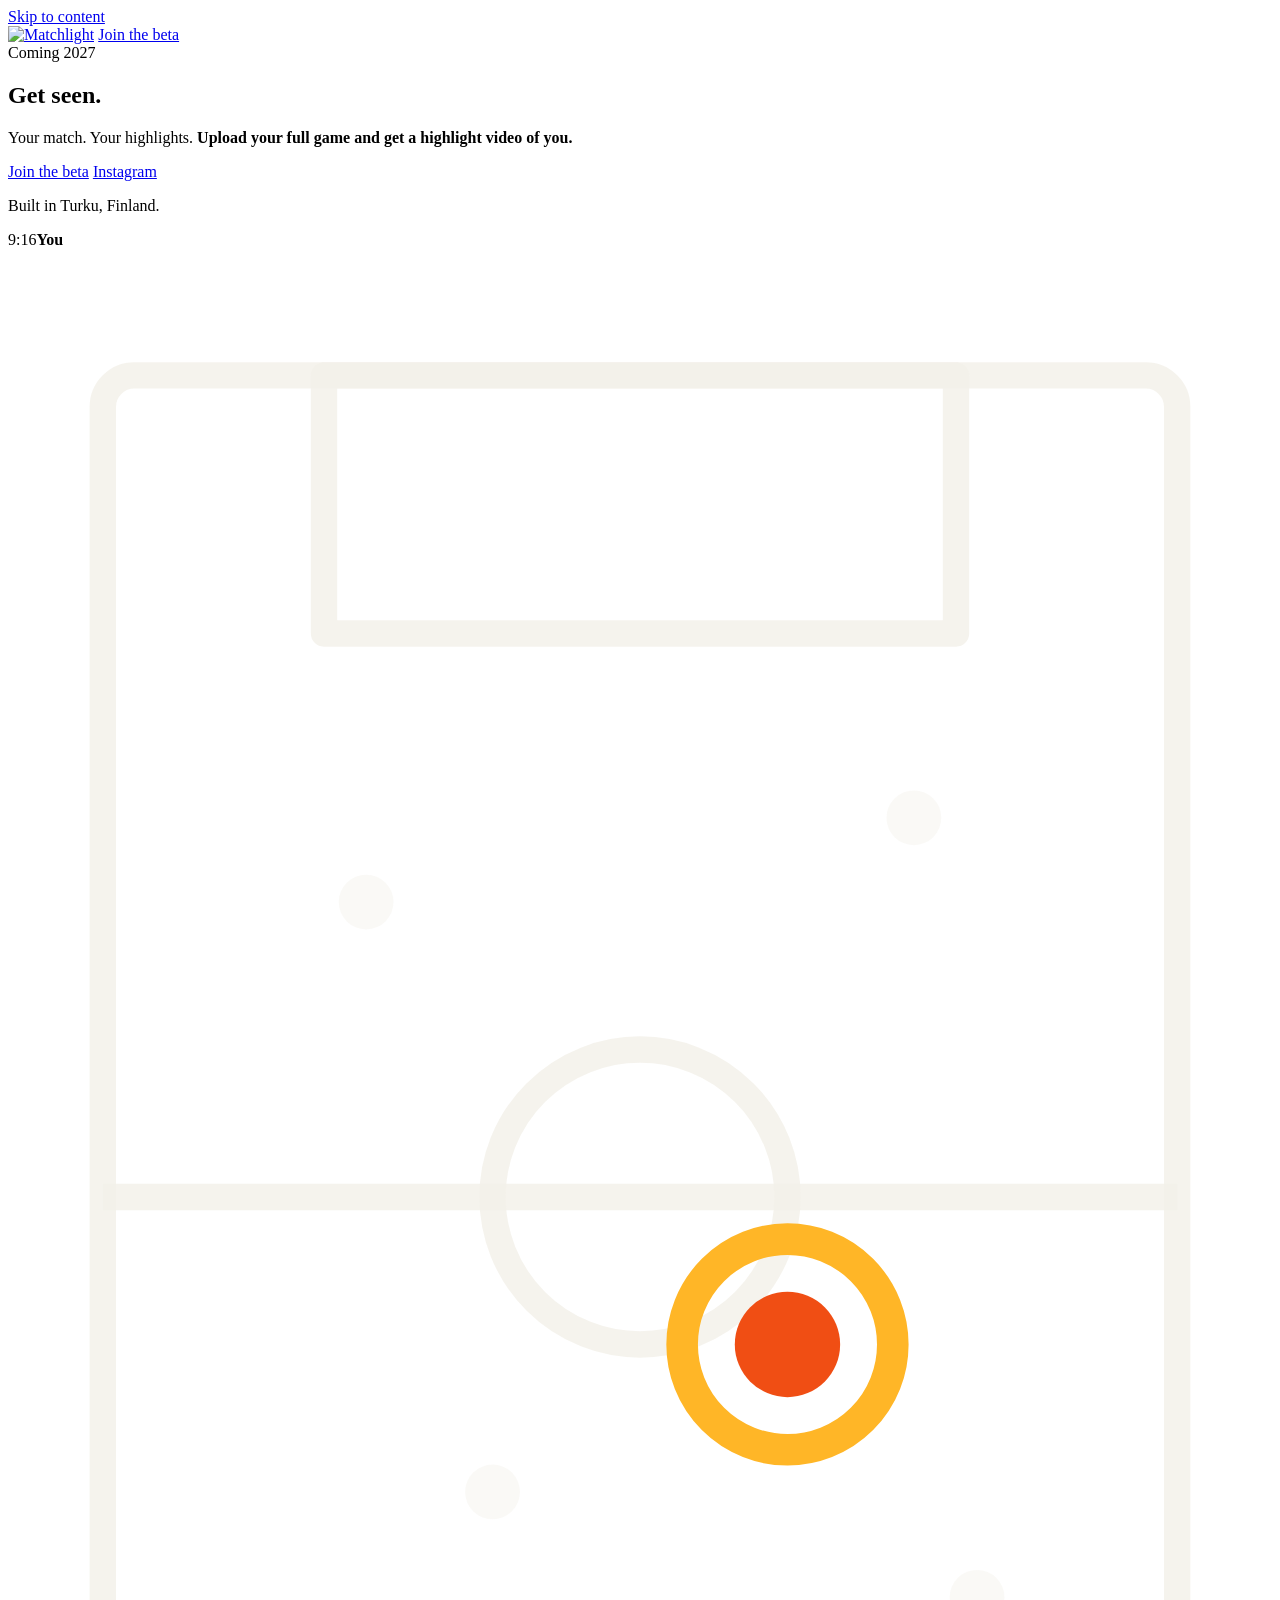
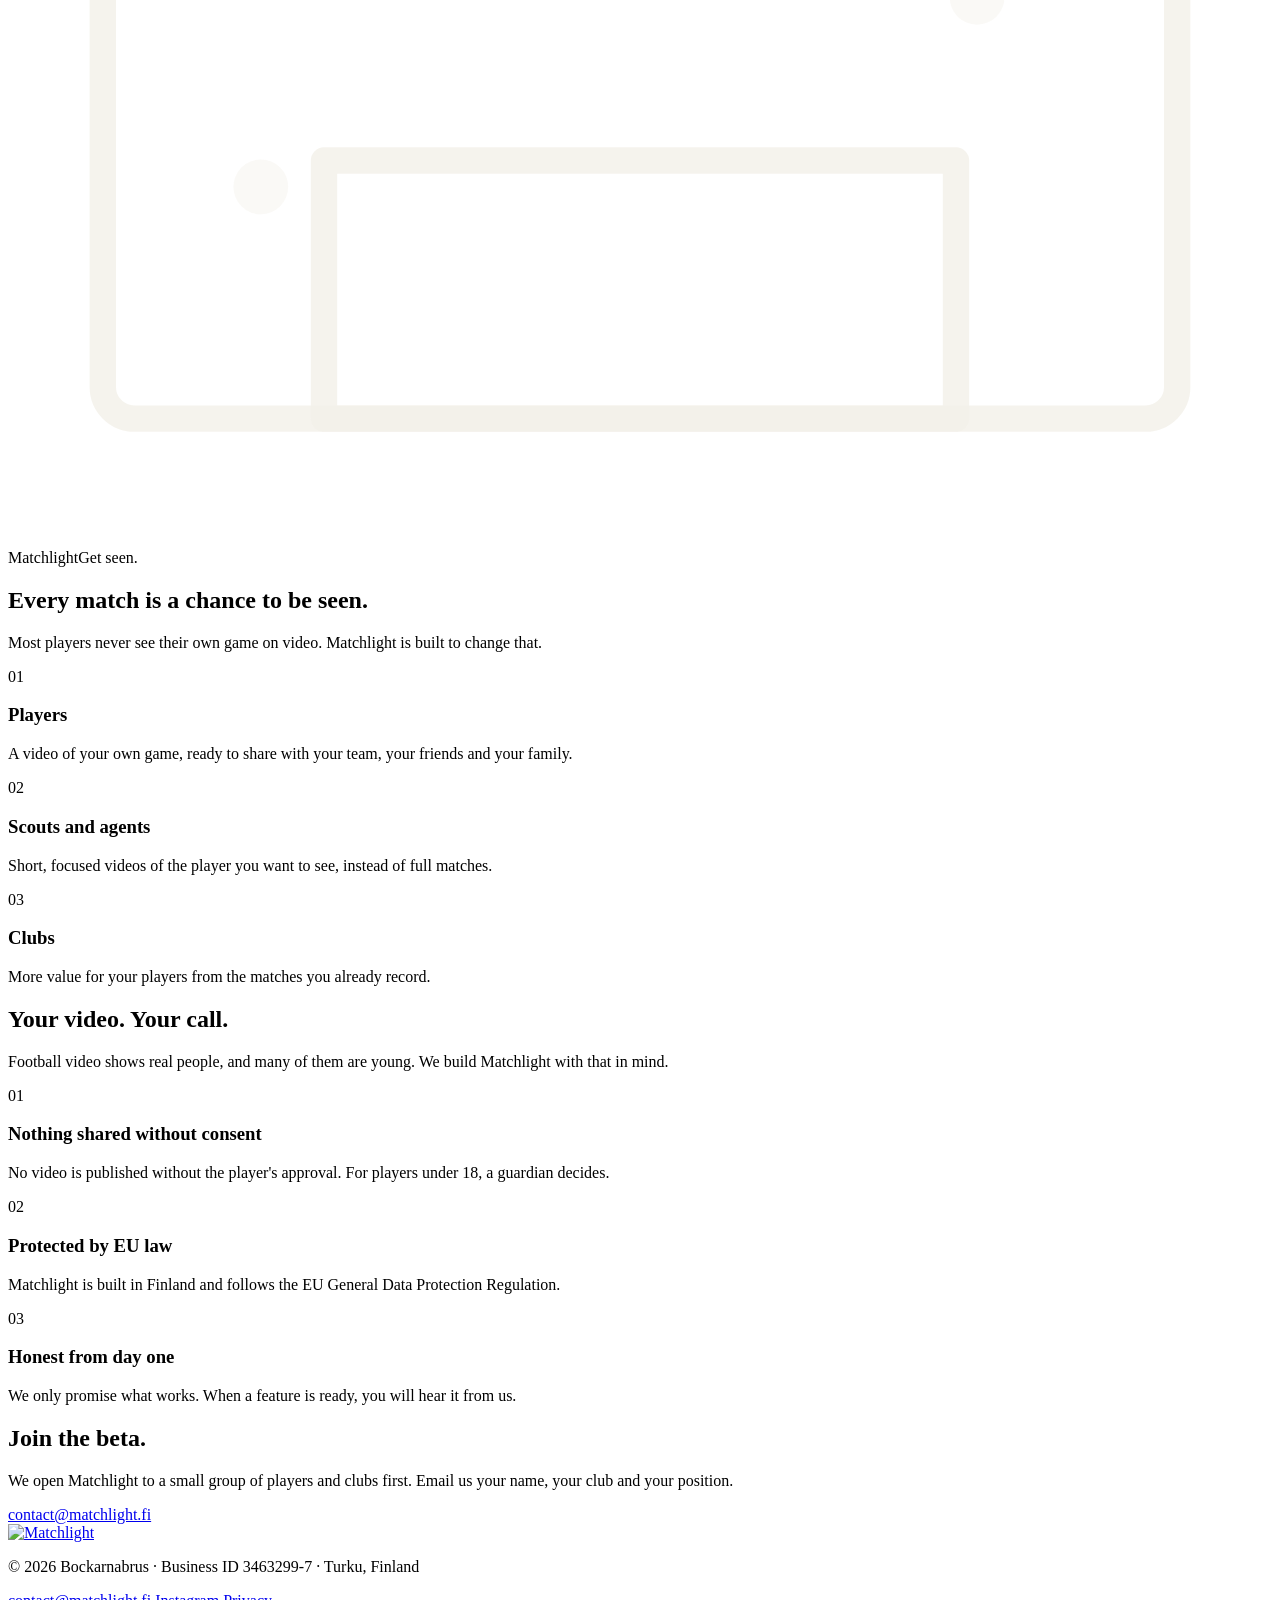
==== index.html @ f1159dd2 "Add files via upload" ====
<!DOCTYPE html>
<html lang="en">
<head>
  <meta charset="utf-8">
  <meta name="viewport" content="width=device-width, initial-scale=1">
  <title>Matchlight · Get seen.</title>
  <meta name="description" content="Your match. Your highlights. Upload your full game and get a highlight video of you. Coming 2027.">
  <meta name="theme-color" content="#121417">
  <link rel="canonical" href="https://matchlight.fi/">
  <link rel="icon" href="/favicon.svg" type="image/svg+xml">
  <link rel="apple-touch-icon" href="/assets/brand/apple-touch-icon.png">
  <link rel="preload" href="/assets/fonts/inter-tight-latin-wght-normal.woff2" as="font" type="font/woff2" crossorigin>
  <link rel="stylesheet" href="/assets/site.css">
  <meta property="og:type" content="website">
  <meta property="og:site_name" content="Matchlight">
  <meta property="og:title" content="Matchlight · Get seen.">
  <meta property="og:description" content="Your match. Your highlights. Coming 2027.">
  <meta property="og:url" content="https://matchlight.fi/">
  <meta property="og:image" content="https://matchlight.fi/assets/brand/og-image.png">
  <meta property="og:image:width" content="1200">
  <meta property="og:image:height" content="630">
  <meta name="twitter:card" content="summary_large_image">
</head>
<body>
  <a class="skip" href="#main">Skip to content</a>

  <header class="site-header">
    <div class="wrap">
      <a class="logo" href="/"><img src="/assets/brand/matchlight-logo-horizontal.svg" alt="Matchlight" width="217" height="30"></a>
      <a class="btn btn-small" href="mailto:contact@matchlight.fi?subject=Matchlight%20beta">Join the beta</a>
    </div>
  </header>

  <main id="main">
    <section class="hero" aria-labelledby="hero-title">
      <div class="wrap">
        <div>
          <span class="eyebrow">Coming 2027</span>
          <h1 id="hero-title">Get seen<span class="stop">.</span></h1>
          <p class="lead">Your match. Your highlights. <strong>Upload your full game and get a highlight video of you.</strong></p>
          <div class="actions">
            <a class="btn" href="mailto:contact@matchlight.fi?subject=Matchlight%20beta">Join the beta</a>
            <a class="btn btn-line" href="https://www.instagram.com/matchlightapp/" rel="noopener">Instagram</a>
          </div>
          <p class="note">Built in Turku, Finland.</p>
        </div>

        <div class="frame" aria-hidden="true">
          <div class="frame-meta"><span>9:16</span><b>You</b></div>
          <svg viewBox="0 0 120 180">
            <g fill="none" stroke="#F4F1EA" stroke-opacity="0.85" stroke-width="2.5" stroke-linejoin="round">
              <rect x="9" y="12" width="102" height="156" rx="3"/>
              <rect x="30" y="12" width="60" height="24.5"/>
              <rect x="30" y="143.5" width="60" height="24.5"/>
              <path d="M9,90 H111"/>
              <circle cx="60" cy="90" r="14"/>
            </g>
            <g fill="#F4F1EA" fill-opacity="0.45">
              <circle cx="34" cy="62" r="2.6"/>
              <circle cx="86" cy="54" r="2.6"/>
              <circle cx="46" cy="118" r="2.6"/>
              <circle cx="92" cy="128" r="2.6"/>
              <circle cx="24" cy="146" r="2.6"/>
            </g>
            <circle class="ring" cx="74" cy="104" r="10" fill="none" stroke="#FFB627" stroke-width="3"/>
            <circle cx="74" cy="104" r="5" fill="#F04E14"/>
          </svg>
          <div class="frame-meta"><span>Matchlight</span><span>Get seen.</span></div>
        </div>
      </div>
    </section>

    <section aria-labelledby="who-title">
      <div class="wrap">
        <div class="section-head">
          <h2 id="who-title">Every match is a chance to be seen.</h2>
          <p>Most players never see their own game on video. Matchlight is built to change that.</p>
        </div>
        <div class="grid-3">
          <article>
            <span class="num">01</span>
            <h3>Players</h3>
            <p>A video of your own game, ready to share with your team, your friends and your family.</p>
          </article>
          <article>
            <span class="num">02</span>
            <h3>Scouts and agents</h3>
            <p>Short, focused videos of the player you want to see, instead of full matches.</p>
          </article>
          <article>
            <span class="num">03</span>
            <h3>Clubs</h3>
            <p>More value for your players from the matches you already record.</p>
          </article>
        </div>
      </div>
    </section>

    <section aria-labelledby="trust-title">
      <div class="wrap">
        <div class="section-head">
          <h2 id="trust-title">Your video. Your call.</h2>
          <p>Football video shows real people, and many of them are young. We build Matchlight with that in mind.</p>
        </div>
        <div class="grid-3">
          <article>
            <span class="num">01</span>
            <h3>Nothing shared without consent</h3>
            <p>No video is published without the player's approval. For players under 18, a guardian decides.</p>
          </article>
          <article>
            <span class="num">02</span>
            <h3>Protected by EU law</h3>
            <p>Matchlight is built in Finland and follows the EU General Data Protection Regulation.</p>
          </article>
          <article>
            <span class="num">03</span>
            <h3>Honest from day one</h3>
            <p>We only promise what works. When a feature is ready, you will hear it from us.</p>
          </article>
        </div>
      </div>
    </section>

    <section class="cta" aria-labelledby="cta-title">
      <div class="wrap">
        <div>
          <h2 id="cta-title">Join the beta<span class="stop">.</span></h2>
          <p>We open Matchlight to a small group of players and clubs first. Email us your name, your club and your position.</p>
        </div>
        <a class="btn" href="mailto:contact@matchlight.fi?subject=Matchlight%20beta">contact@matchlight.fi</a>
      </div>
    </section>
  </main>

  <footer class="site-footer">
    <div class="wrap">
      <div>
        <a class="logo" href="/"><img src="/assets/brand/matchlight-logo-horizontal.svg" alt="Matchlight" width="159" height="22"></a>
        <p>© 2026 Bockarnabrus · Business ID 3463299-7 · Turku, Finland</p>
      </div>
      <nav class="footer-links" aria-label="Footer">
        <a href="mailto:contact@matchlight.fi">contact@matchlight.fi</a>
        <a href="https://www.instagram.com/matchlightapp/" rel="noopener">Instagram</a>
        <a href="/privacy.html">Privacy</a>
      </nav>
    </div>
  </footer>
</body>
</html>
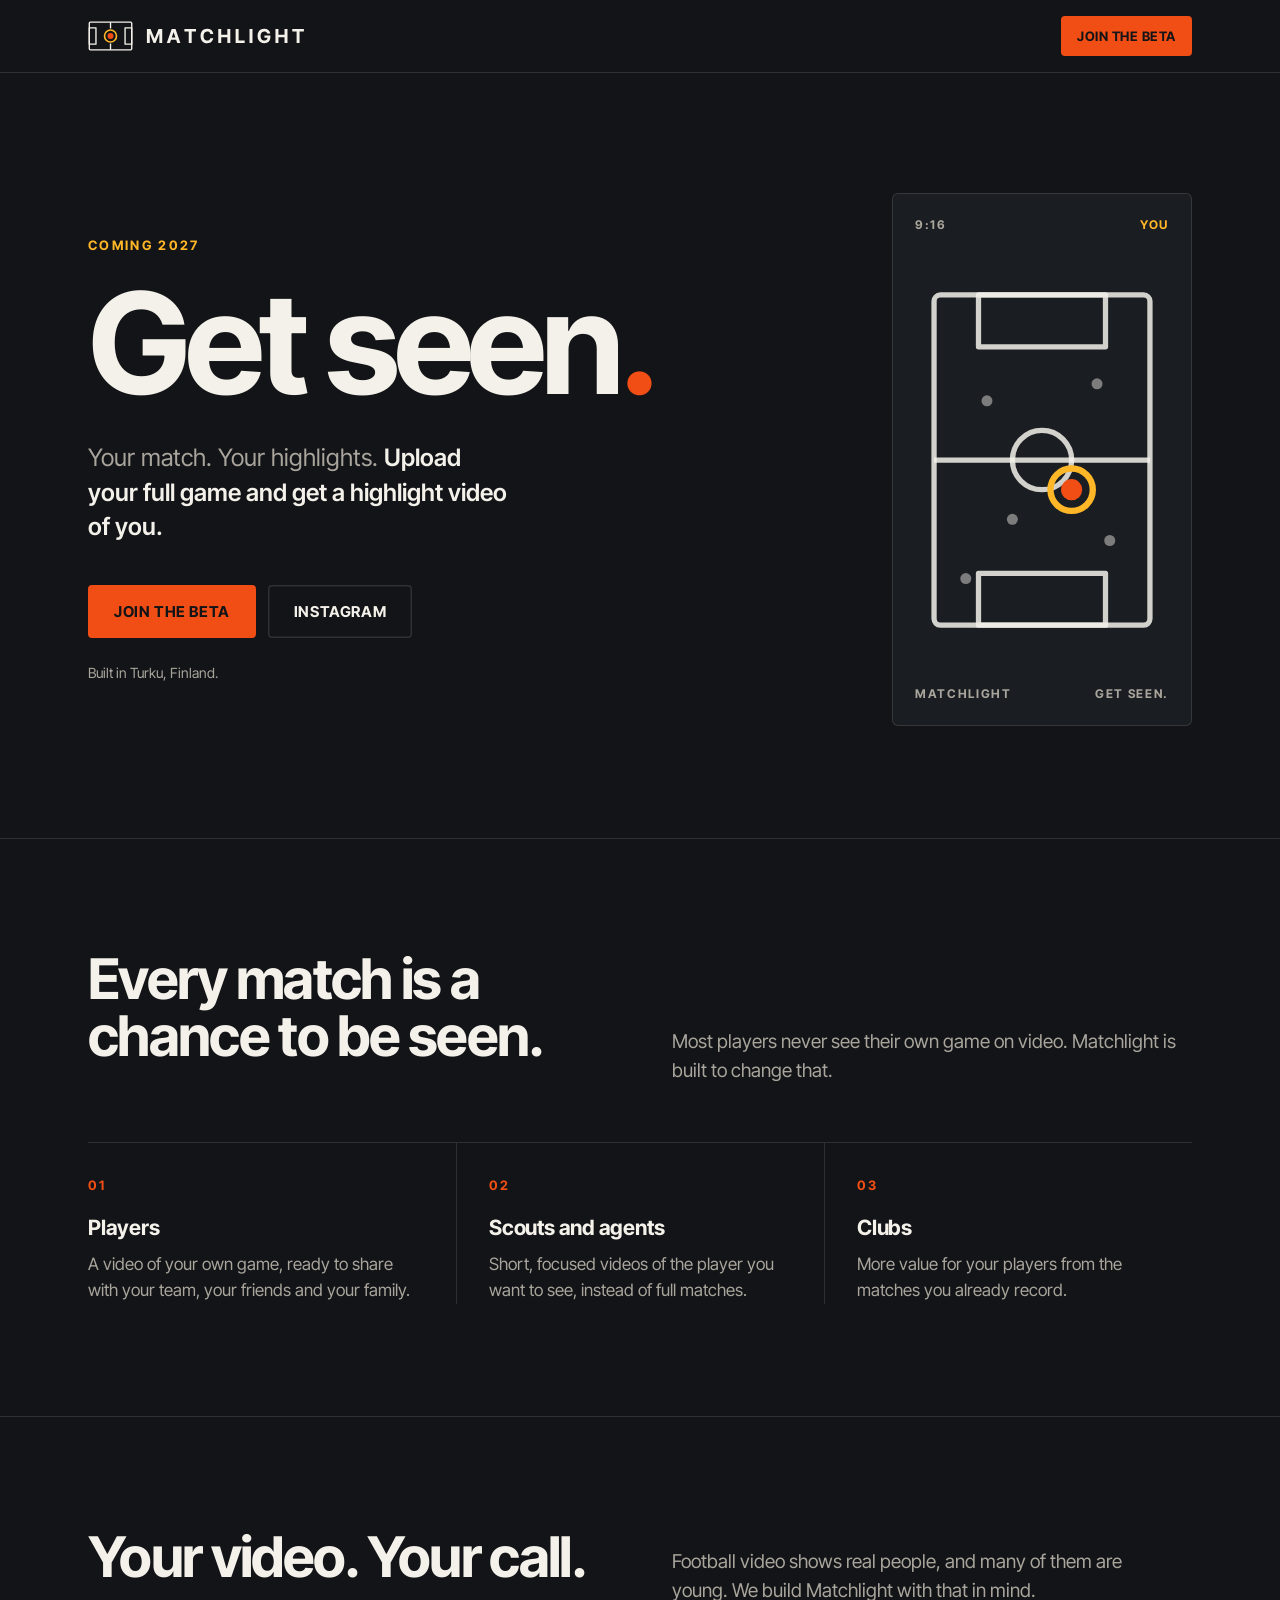
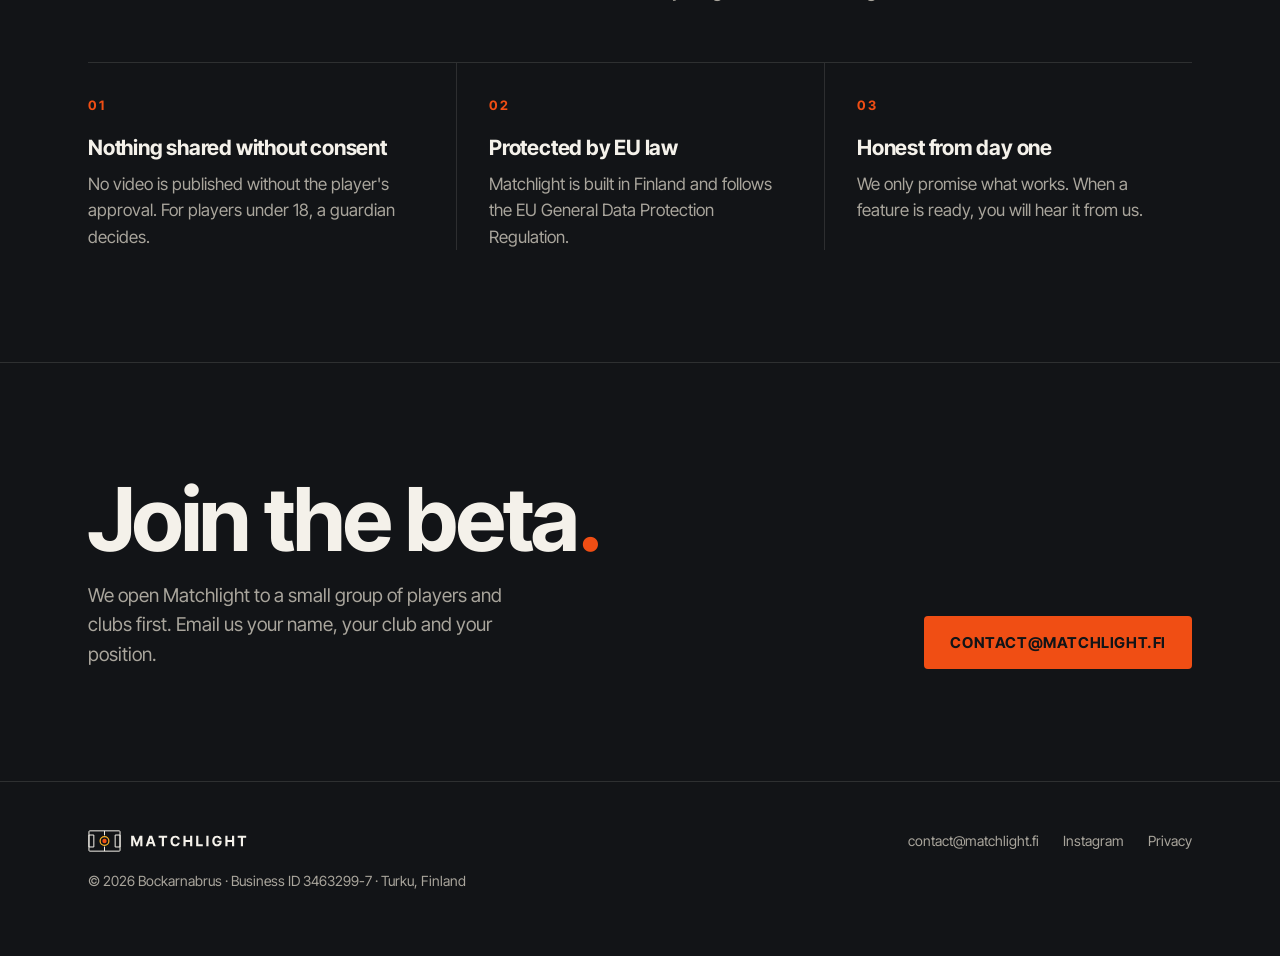
==== commit 05e99630: "Add files via upload" ====
--- a/index.html
+++ b/index.html
@@ -8,15 +8,15 @@
   <meta name="theme-color" content="#121417">
   <link rel="canonical" href="https://matchlight.fi/">
   <link rel="icon" href="/favicon.svg" type="image/svg+xml">
-  <link rel="apple-touch-icon" href="/assets/brand/apple-touch-icon.png">
-  <link rel="preload" href="/assets/fonts/inter-tight-latin-wght-normal.woff2" as="font" type="font/woff2" crossorigin>
-  <link rel="stylesheet" href="/assets/site.css">
+  <link rel="apple-touch-icon" href="/apple-touch-icon.png">
+  <link rel="preload" href="/inter-tight-latin-wght-normal.woff2" as="font" type="font/woff2" crossorigin>
+  <link rel="stylesheet" href="/site.css">
   <meta property="og:type" content="website">
   <meta property="og:site_name" content="Matchlight">
   <meta property="og:title" content="Matchlight · Get seen.">
   <meta property="og:description" content="Your match. Your highlights. Coming 2027.">
   <meta property="og:url" content="https://matchlight.fi/">
-  <meta property="og:image" content="https://matchlight.fi/assets/brand/og-image.png">
+  <meta property="og:image" content="https://matchlight.fi/og-image.png">
   <meta property="og:image:width" content="1200">
   <meta property="og:image:height" content="630">
   <meta name="twitter:card" content="summary_large_image">
@@ -26,7 +26,7 @@
 
   <header class="site-header">
     <div class="wrap">
-      <a class="logo" href="/"><img src="/assets/brand/matchlight-logo-horizontal.svg" alt="Matchlight" width="217" height="30"></a>
+      <a class="logo" href="/"><img src="/matchlight-logo-horizontal.svg" alt="Matchlight" width="217" height="30"></a>
       <a class="btn btn-small" href="mailto:contact@matchlight.fi?subject=Matchlight%20beta">Join the beta</a>
     </div>
   </header>
@@ -136,7 +136,7 @@
   <footer class="site-footer">
     <div class="wrap">
       <div>
-        <a class="logo" href="/"><img src="/assets/brand/matchlight-logo-horizontal.svg" alt="Matchlight" width="159" height="22"></a>
+        <a class="logo" href="/"><img src="/matchlight-logo-horizontal.svg" alt="Matchlight" width="159" height="22"></a>
         <p>© 2026 Bockarnabrus · Business ID 3463299-7 · Turku, Finland</p>
       </div>
       <nav class="footer-links" aria-label="Footer">
--- a/site.css
+++ b/site.css
@@ -0,0 +1,140 @@
+/* Matchlight brand: see claude/VARUMÄRKE, LOGGA OCH INSTAGRAM in the project.
+   No gradients, no emojis, no playful rounded shapes. Fonts are self-hosted (GDPR). */
+
+@font-face {
+  font-family: "Inter Tight";
+  src: url("inter-tight-latin-wght-normal.woff2") format("woff2");
+  font-weight: 100 900;
+  font-style: normal;
+  font-display: swap;
+  unicode-range: U+0000-00FF, U+0131, U+0152-0153, U+02BB-02BC, U+02C6, U+02DA, U+02DC, U+0304, U+0308, U+0329, U+2000-206F, U+20AC, U+2122, U+2191, U+2193, U+2212, U+2215, U+FEFF, U+FFFD;
+}
+@font-face {
+  font-family: "Inter Tight";
+  src: url("inter-tight-latin-ext-wght-normal.woff2") format("woff2");
+  font-weight: 100 900;
+  font-style: normal;
+  font-display: swap;
+  unicode-range: U+0100-02BA, U+02BD-02C5, U+02C7-02CC, U+02CE-02D7, U+02DD-02FF, U+0304, U+0308, U+0329, U+1D00-1DBF, U+1E00-1E9F, U+1EF2-1EFF, U+2020, U+20A0-20AB, U+20AD-20C0, U+2113, U+2C60-2C7F, U+A720-A7FF;
+}
+
+:root {
+  --ml-graphite: #121417;
+  --ml-bone: #F4F1EA;
+  --ml-orange: #F04E14;
+  --ml-yellow: #FFB627;
+
+  --surface: #1A1D21;
+  --line: rgba(244, 241, 234, 0.12);
+  --text-dim: #A9A59C;
+  --radius: 4px;
+  --max: 1160px;
+}
+
+* { box-sizing: border-box; }
+html { -webkit-text-size-adjust: 100%; scroll-behavior: smooth; }
+body {
+  margin: 0;
+  background: var(--ml-graphite);
+  color: var(--ml-bone);
+  font-family: "Inter Tight", system-ui, -apple-system, "Segoe UI", Roboto, sans-serif;
+  font-size: 18px;
+  line-height: 1.55;
+  -webkit-font-smoothing: antialiased;
+}
+img, svg { display: block; max-width: 100%; }
+a { color: inherit; }
+:focus-visible { outline: 2px solid var(--ml-yellow); outline-offset: 3px; }
+.skip { position: absolute; left: -9999px; }
+.skip:focus { left: 24px; top: 16px; z-index: 20; background: var(--ml-bone); color: var(--ml-graphite); padding: 8px 12px; }
+
+.wrap { width: 100%; max-width: var(--max); margin: 0 auto; padding: 0 28px; }
+
+/* Header */
+.site-header { position: sticky; top: 0; z-index: 10; background: var(--ml-graphite); border-bottom: 1px solid var(--line); }
+.site-header .wrap { display: flex; align-items: center; justify-content: space-between; height: 72px; }
+.logo { display: block; }
+.logo img { height: 30px; width: auto; }
+
+/* Buttons */
+.btn { display: inline-flex; align-items: center; justify-content: center; padding: 15px 26px; border-radius: var(--radius); background: var(--ml-orange); color: var(--ml-graphite); font-weight: 700; font-size: 15px; letter-spacing: 0.04em; text-transform: uppercase; text-decoration: none; transition: background-color .15s ease; }
+.btn:hover { background: #ff5f22; }
+.btn-small { padding: 10px 16px; font-size: 13px; }
+.btn-line { background: transparent; color: var(--ml-bone); box-shadow: inset 0 0 0 1.5px var(--line); }
+.btn-line:hover { background: transparent; box-shadow: inset 0 0 0 1.5px var(--ml-bone); }
+
+/* Type */
+.eyebrow { display: block; font-size: 13px; font-weight: 700; letter-spacing: 0.18em; text-transform: uppercase; color: var(--ml-yellow); margin: 0 0 24px; }
+h1 { font-size: clamp(64px, 11vw, 148px); line-height: 0.92; letter-spacing: -0.04em; font-weight: 700; margin: 0 0 32px; }
+.stop { color: var(--ml-orange); }
+h2 { font-size: clamp(34px, 4.8vw, 56px); line-height: 1.02; letter-spacing: -0.03em; font-weight: 700; margin: 0 0 20px; }
+h3 { font-size: 21px; line-height: 1.25; letter-spacing: -0.01em; font-weight: 700; margin: 0 0 10px; }
+p { margin: 0; }
+.lead { font-size: clamp(20px, 2.2vw, 24px); line-height: 1.45; color: var(--text-dim); max-width: 30ch; margin: 0 0 40px; }
+.lead strong { color: var(--ml-bone); font-weight: 600; }
+.dim { color: var(--text-dim); }
+
+/* Hero */
+.hero { padding: 120px 0 112px; border-bottom: 1px solid var(--line); }
+.hero .wrap { display: grid; grid-template-columns: 1.2fr 0.8fr; gap: 64px; align-items: center; }
+.actions { display: flex; gap: 12px; flex-wrap: wrap; }
+.note { margin-top: 24px; font-size: 14px; color: var(--text-dim); }
+
+.frame { width: 100%; max-width: 300px; margin-left: auto; aspect-ratio: 9 / 16; border: 1.5px solid var(--line); border-radius: 6px; background: var(--surface); padding: 22px; display: flex; flex-direction: column; justify-content: space-between; }
+.frame svg { width: 100%; height: auto; flex: 1; }
+.frame-meta { display: flex; justify-content: space-between; font-size: 12px; font-weight: 700; letter-spacing: 0.14em; text-transform: uppercase; color: var(--text-dim); }
+.frame-meta b { color: var(--ml-yellow); font-weight: 700; }
+.ring { transform-box: fill-box; transform-origin: center; animation: ring 2.6s ease-in-out infinite; }
+@keyframes ring { 0%, 100% { opacity: 1; } 50% { opacity: .55; } }
+@media (prefers-reduced-motion: reduce) { .ring { animation: none; } html { scroll-behavior: auto; } }
+
+/* Sections */
+section { padding: 112px 0; border-bottom: 1px solid var(--line); }
+.section-head { display: grid; grid-template-columns: 1fr 1fr; gap: 64px; align-items: end; margin-bottom: 56px; }
+.section-head p { color: var(--text-dim); font-size: 19px; max-width: 46ch; }
+
+.grid-3 { display: grid; grid-template-columns: repeat(3, 1fr); border-top: 1px solid var(--line); }
+.grid-3 > * { padding: 32px 32px 0 0; }
+.grid-3 > * + * { padding-left: 32px; border-left: 1px solid var(--line); }
+.grid-3 .num { display: block; font-size: 13px; font-weight: 700; letter-spacing: 0.18em; color: var(--ml-orange); margin-bottom: 20px; }
+.grid-3 p { color: var(--text-dim); font-size: 17px; }
+
+.cta { text-align: left; }
+.cta .wrap { display: flex; justify-content: space-between; align-items: end; gap: 40px; flex-wrap: wrap; }
+.cta h2 { font-size: clamp(44px, 7vw, 88px); margin: 0 0 16px; }
+.cta p { color: var(--text-dim); font-size: 19px; max-width: 40ch; }
+
+/* Footer */
+.site-footer { padding: 48px 0 64px; color: var(--text-dim); font-size: 14px; }
+.site-footer .wrap { display: flex; justify-content: space-between; gap: 32px; flex-wrap: wrap; align-items: flex-start; }
+.site-footer .logo img { height: 22px; margin-bottom: 18px; }
+.site-footer a { color: var(--text-dim); text-decoration: none; }
+.site-footer a:hover { color: var(--ml-bone); }
+.footer-links { display: flex; gap: 24px; flex-wrap: wrap; }
+
+/* Legal pages */
+.legal { padding: 88px 0 112px; border-bottom: 0; }
+.legal .wrap { max-width: 780px; }
+.legal h1 { font-size: clamp(48px, 7vw, 72px); margin-bottom: 16px; }
+.legal h2 { font-size: 24px; letter-spacing: -0.01em; margin: 48px 0 12px; }
+.legal p, .legal li { color: var(--text-dim); font-size: 17px; }
+.legal p + p { margin-top: 12px; }
+.legal a { color: var(--ml-bone); text-decoration-color: var(--ml-yellow); text-underline-offset: 3px; }
+
+/* 404 */
+.notfound { min-height: 100vh; display: flex; align-items: center; border: 0; padding: 64px 0; }
+
+@media (max-width: 960px) {
+  .hero .wrap, .section-head { grid-template-columns: 1fr; gap: 40px; }
+  .frame { margin: 0; max-width: 260px; }
+  .grid-3 { grid-template-columns: 1fr; border-top: 0; }
+  .grid-3 > *, .grid-3 > * + * { padding: 28px 0; border-left: 0; border-top: 1px solid var(--line); }
+}
+@media (max-width: 640px) {
+  body { font-size: 17px; }
+  .wrap { padding: 0 22px; }
+  .logo img { height: 24px; }
+  .hero { padding: 72px 0 72px; }
+  section { padding: 80px 0; }
+  .frame { max-width: 220px; }
+}
